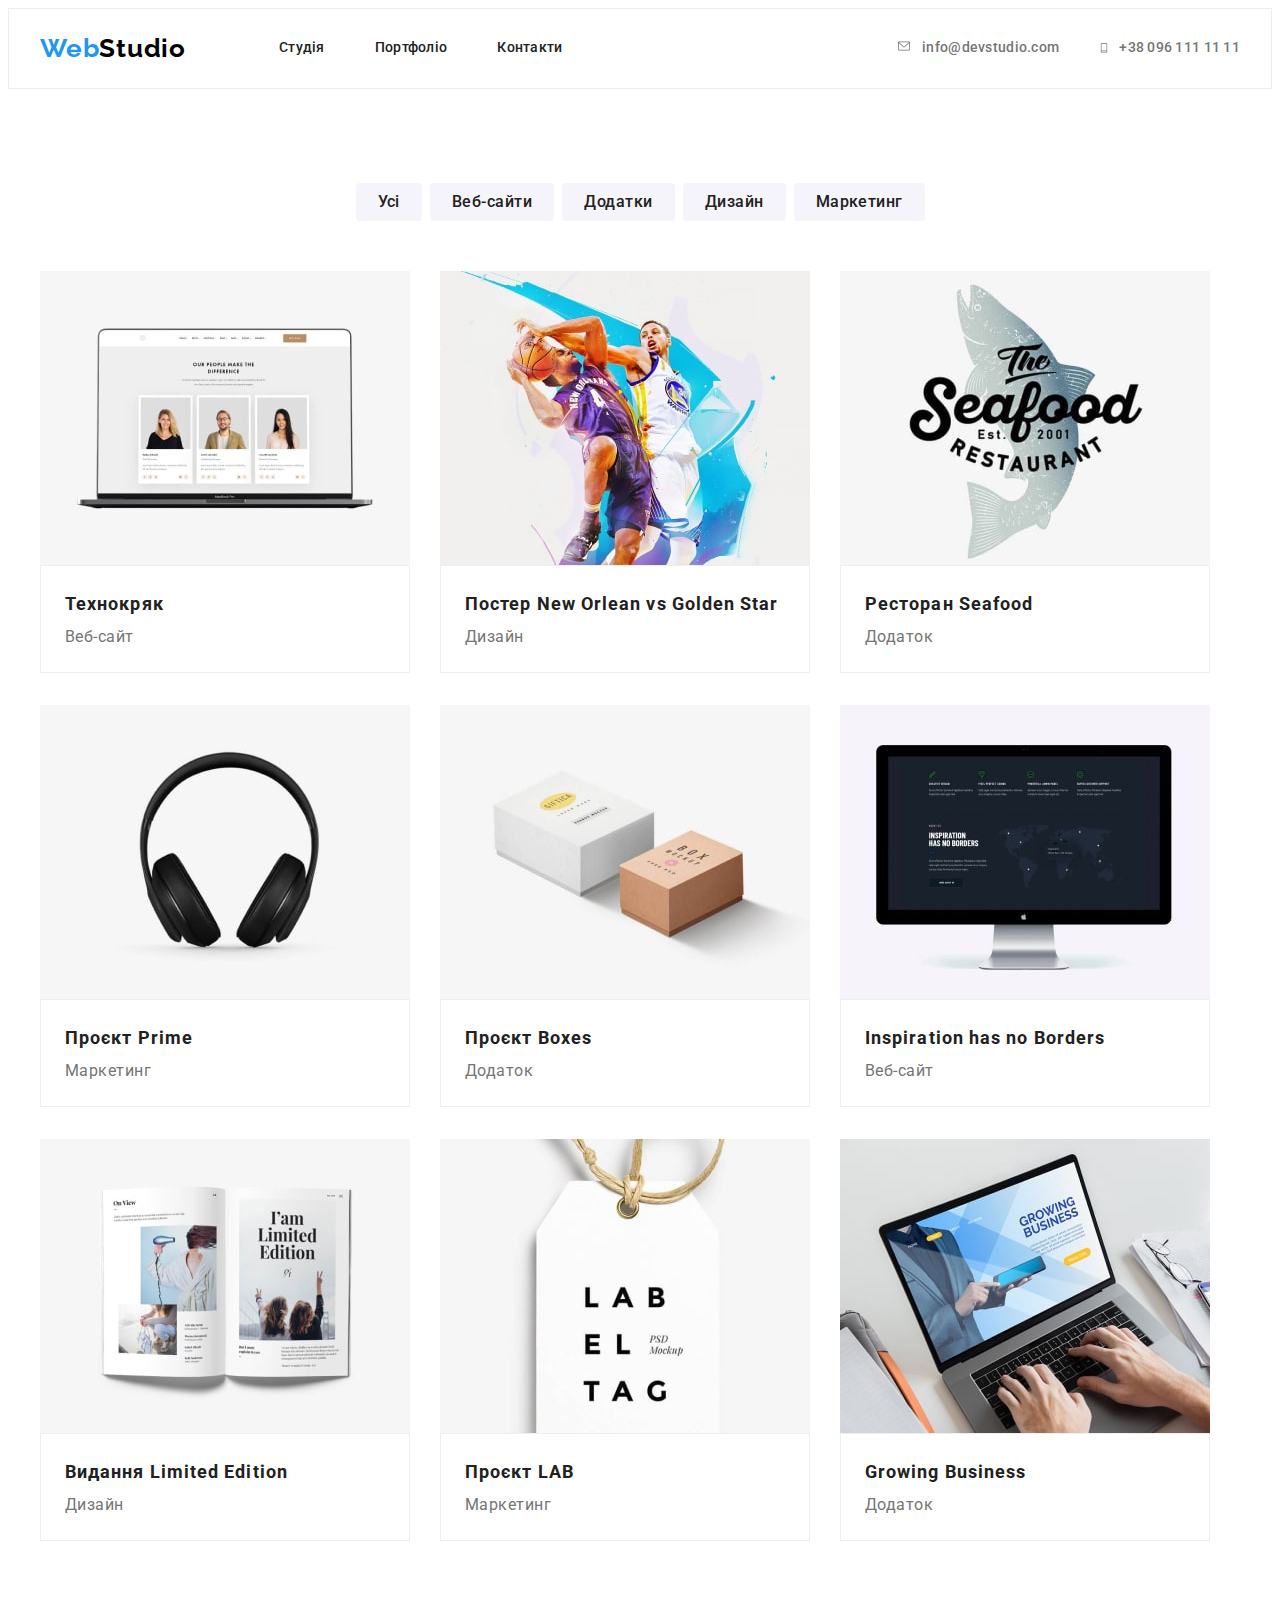
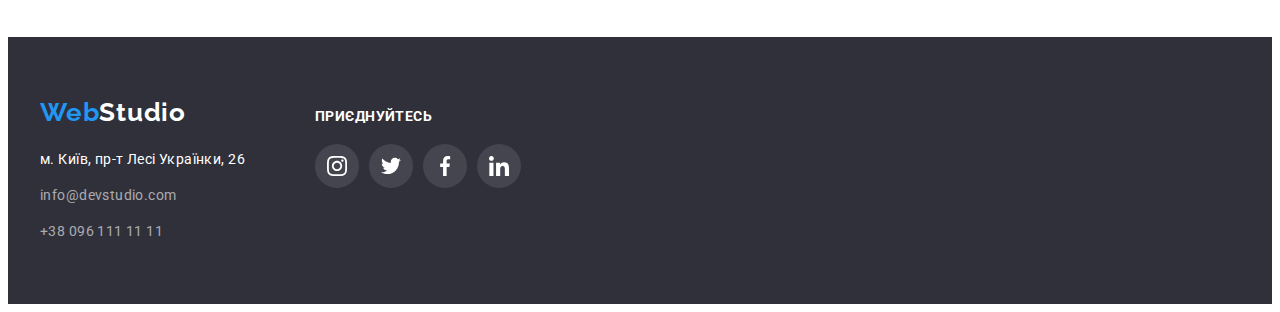
==== portfolio.html @ 3bf94ea3 "Add files via upload" ====
<!DOCTYPE html>
<html lang="en">

<head>
    <meta charset="UTF-8">
    <meta http-equiv="X-UA-Compatible" content="IE=edge">
    <meta name="viewport" content="width=device-width, initial-scale=1.0">
    <title>Portfolio</title>

    <link rel="preconnect" href="https://fonts.googleapis.com">
    <link rel="preconnect" href="https://fonts.gstatic.com" crossorigin>
    <link
        href="https://fonts.googleapis.com/css2?family=Raleway:wght@700&family=Roboto:wght@400;500;700;900&display=swap"
        rel="stylesheet">
    <link rel="stylesheet" href="https://cdnjs.cloudflare.com/ajax/libs/modern-normalize/1.1.0/modern-normalize.min.css"
        integrity="sha512-wpPYUAdjBVSE4KJnH1VR1HeZfpl1ub8YT/NKx4PuQ5NmX2tKuGu6U/JRp5y+Y8XG2tV+wKQpNHVUX03MfMFn9Q=="
        crossorigin="anonymous" referrerpolicy="no-referrer" />
    <link rel="stylesheet" href="./styles.css">
</head>

<body>
    <header>
        <div class="container">
            <a href="" class="logo">
                <span class="logo-span"> Web</span>Studio
            </a>
            <nav>
    
                <ul class="header-link list">
                    <li><a href="./index.html" class="header-link-list list  ">Студія</a></li>
                    <li><a href="./portfolio.html" class="header-link-list list">Портфоліо</a></li>
                    <li><a href="" class="header-link-list list ">Контакти</a></li>
                </ul>
    
            </nav>
            <div class="header-cont">
                <a href="mailto:info@devstudio.com" class="header-cont-soc-link-mail link">
                    <svg width="16" height="12" class="header-cont-soc-items">
                        <use href="./images/icons.svg.svg#icon-mail">
    
                        </use>
                    </svg>
                    info@devstudio.com
                </a>
    
                <a href="tel:+380961111111" class="header-cont-soc-link-tel link">
                    <svg width="10" height="16" class="header-cont-soc-items">
                        <use href="./images/icons.svg.svg#icon-tel">
    
                        </use>
    
                    </svg>
                    +38 096 111 11 11
                </a>
            </div>
    </header>
    <main class="about-portfolio">
        <section class="portfolio-hero">
            <div class="container">
            <ul class="list portfolio-list">
                <li><button type="button" class="portfolio-btn btn">Усі</button></li>
                <li><button type="button" class="portfolio-btn btn">Веб-сайти</button></li>
                <li><button type="button" class="portfolio-btn btn">Додатки</button></li>
                <li><button type="button" class="portfolio-btn btn">Дизайн</button></li>
                <li><button type="button" class="portfolio-btn btn">Маркетинг</button></li>
            </ul>
            </div>
            <div class="container">
            <ul class="list category-hero">
                <li class="category-list">
                    <img src="./images/portfolio_1-min.jpg" alt="Картинка сторінка з профілями" width="370">
                    <div class="category-list-hero">
                    <h3 class="category-name">Технокряк</h3>
                    <p class="category-work">Веб-сайт</p>
                    </div>
                </li>
                <li class="category-list">
                    <img src="./images/portfolio_2-min.jpg" alt="Картинка з постеру" width="370">
                    <div class="category-list-hero">
                    <h3 class="category-name">Постер New Orlean vs Golden Star</h3>
                    <p class="category-work">Дизайн</p>
                    </div>
                </li>
                <li class="category-list">
                    <img src="./images/portfolio_3-min.jpg" alt="Картинка логотипу ресторану " width="370">
                    <div class="category-list-hero">
                    <h3 class="category-name">Ресторан Seafood</h3>
                    <p class="category-work">Додаток</p>
                    </div>
                </li>
                <li class="category-list">
                    <img src="./images/portfolio_4-min.jpg" alt="Картинка з проєкту" width="370">
                    <div class="category-list-hero">
                    <h3 class="category-name">Проєкт Prime</h3>
                    <p class="category-work">Маркетинг</p>
                    </div>
                </li>
                <li class="category-list">
                    <img src="./images/portfolio_5-min.jpg" alt="Картинка показує дизайн" width="370">
                    <div class="category-list-hero">
                    <h3 class="category-name">Проєкт Boxes</h3>
                    <p class="category-work">Додаток</p>
                    </div>
                </li>
                <li class="category-list">
                    <img src="./images/portfolio_6-min.jpg" alt="Картинка показує веб-сайт" width="370">
                    <div class="category-list-hero">
                    <h3 class="category-name">Inspiration has no Borders</h3>
                    <p class="category-work">Веб-сайт</p>
                    </div>
                </li>
                <li class="category-list">
                    <img src="./images/portfolio_7-min.jpg" alt="Каринка з видання книги" width="370">
                    <div class="category-list-hero">
                    <h3 class="category-name">Видання Limited Edition</h3>
                    <p class="category-work">Дизайн</p>
                    </div>
                </li>
                <li class="category-list">
                    <img src="./images/portfolio_8-min.jpg" alt="Картинка з проєкту" width="370">
                    <div class="category-list-hero">
                    <h3 class="category-name">Проєкт LAB</h3>
                    <p class="category-work">Маркетинг</p>
                    </div>
                </li>
                <li class="category-list">
                    <img src="./images/portfolio_9-min.jpg" alt="Картинка ноутбуку" width="370">
                    <div class="category-list-hero">
                    <h3 class="category-name">Growing Business</h3>
                    <p class="category-work"> Додаток</p>
                    </div>
                </li>
            </ul>
            </div>
        </section>
    </main>
    <footer class="footer">
        <div class="container footer-dop">
            <div class="container-logo">
                <a class="logo-footer" href="">
                    <span class="logo-span">Web</span>Studio
                </a>
                <address class="address address-hero">
                    м. Київ, пр-т Лесі Українки, 26
                </address>
                <address>
                    <a href="mailto:info@devstudio.com" class="footer-contact address-hero">info@devstudio.com</a>
                    <a href="tel:+380961111111" class="footer-contact address-hero">+38 096 111 11 11</a>
                </address>
            </div>
            <div class="container-footer">
                <p class="footer-title">ПРИЄДНУЙТЕСЬ</p>
                <ul class="footer-soc list">
    
                    <li class="footer-soc-items">
                        <a href="#" class="footer-soc-link link">
                            <svg width="20" height="20" class="soc-items">
                                <use href="./images/icons.svg.svg#icon-instagram">
                                </use>
                            </svg>
                        </a>
                    </li>
                    <li class="footer-soc-items">
                        <a href="#" class="footer-soc-link link">
                            <svg width="20" height="20" class="soc-items">
                                <use href="./images/icons.svg.svg#icon-twitter">
    
                                </use>
                            </svg>
                        </a>
                    </li>
                    <li class="footer-soc-items">
                        <a href="#" class="footer-soc-link link">
                            <svg width="20" height="20" class="soc-items">
                                <use href="./images/icons.svg.svg#icon-facebook">
    
                                </use>
                            </svg>
                        </a>
                    </li>
                    <li class="footer-soc-items">
                        <a href="#" class="footer-soc-link link">
                            <svg width="20" height="20" class="soc-items">
                                <use href="./images/icons.svg.svg#icon-linkedin">
    
                                </use>
                            </svg>
                        </a>
                    </li>
                </ul>
    
            </div>
    </footer>

</body>

</html>
---- styles.css ----
p, 
h1, 
h2,
h3, 
h4, 
h5, 
h6 {
    margin: 0px;
}

ul, 
ol{
    margin: 0px;
    padding-left: 0px;
}

img{
    display: block;
}

body {
    font-family: "Roboto", sans-serif;
    color: #212121;
}

.container {
    width: 1200px;
    padding: 0px 15px;
    margin: 0 auto;
}

:root{
    --link-color: #2196F3; 
    --primery-color: #FFFFFF;
    --second-color: 
   
}
a{
    text-decoration: none;
    display: block;
 
}
.list{
    list-style: none;
}

button {
    cursor: pointer;
}
/* -----------HEADER----------- */

header{
    padding: 24px 0px;
    
    border: 1px solid #ECECEC;
}

header .container{
    display: flex;
    align-items: center;
}

.logo{
    font-family: 'Raleway';
    font-weight: 700;
    font-size: 26px;
    line-height: 1.19;
    letter-spacing: 0.03em;
    color: #000000;
    margin-right: 93px;
}
.logo-span{
    color:var(--link-color);
}

.header-link-list {
        font-family: 'Roboto';
        font-weight: 500;
        font-size: 14px;
        line-height: 1.14;
        letter-spacing: 0.02em;
        color: #212121;
        
}
.header-cont-soc-items:hover,
.header-cont-soc-items:focus{
    color:var(--link-color);
}

.header-link{
        font-family: 'Roboto';
        font-weight: 500;
        font-size: 14px;
        line-height: 1.14;
        letter-spacing: 0.02em;
        color: #757575;
        display: flex;
        
        
        
}

.header-link >li:not(:last-child) {
    margin-right: 50px;
}


.header-link-list:focus,
.header-link-list:hover{
    color: var(--link-color);
}

.header-cont{
    margin-left: auto;
    display: flex;
}

.header-cont-soc-link-tel{
    display: flex;
    color: #757575;
    font-family: 'Roboto';
    font-weight: 500;
    font-size: 14px;
    line-height: 1.14;
    letter-spacing: 0.02em;
        
}

.header-cont-soc-link-mail {
    display: flex;
    color: #757575;
    font-family: 'Roboto';
    font-weight: 500;
    font-size: 14px;
    line-height: 1.14;
    letter-spacing: 0.02em;
    margin-right: 40px;
   
     
}

.header-cont-soc-link-mail:hover,
.header-cont-soc-link-mail:focus{
    color: var(--link-color);
}

.header-cont-soc-link-tel:hover,
.header-cont-soc-link-tel:focus{
    color: var(--link-color);
}

.header-cont-soc-items{
    fill: currentColor;
    margin-right: 10px;
}


/* ----------MAIN---------- */

.hero{
    background: #2F303A;
    padding-top: 200px;
    padding-bottom: 200px;
    background-image: linear-gradient(rgba(47, 48, 58, 0.4), rgba(47, 48, 58, 0.4)),
     url("./images/background-img-hero.jpg");
    background-repeat: no-repeat;
    background-size: cover;
    background-position: center;
    background-color: #C4C4C4;;
    
    
}
.title{
        font-weight: 900;
        font-size: 44px;
        line-height: 1.36;
        text-align: center;
        letter-spacing: 0.06em;
        text-transform: uppercase;
        color: var(--primery-color);
        max-width: 696px;
        margin: 0 auto;
        margin-bottom: 30px;

        
}

.hero-btn{
        font-family: 'Roboto';
        font-style: normal;
        font-weight: 700;
        font-size: 16px;
        line-height: 1.88;
        align-items: center;
        text-align: center;
        letter-spacing: 0.06em;
        color: var(--primery-color);
        min-width: 200px;
        margin: 0 auto;
        box-shadow: 0px 4px 4px rgba(0, 0, 0, 0.15);
        height: 50px;
        background-color: #2196F3;
       
}

button{
    border-radius: 4px;
    display: block;
    
    
    
}

.hero-btn:hover,
.hero-btn:focus{
    background: #188CE8;
    box-shadow: 0px 4px 4px rgba(0, 0, 0, 0.15);
    border-radius: 4px;
}

/* -----------ABOUT----------- */

.about{
    padding-top: 94px;
    padding-bottom: 94px;
    
    
    
}

.about-list{
    display: flex;
}

.about-list>.list:not(:last-child){
    margin-right: 30px;
}
.about-title{
        font-size: 14px;
        line-height: 1.14;
        letter-spacing: 0.03em;
        text-transform: uppercase;
        margin-bottom: 10px;
}
.about-sub-title{
        font-size: 14px;
        line-height: 1.71;
        letter-spacing: 0.03em;
        color: #757575;
        
}

.about-list-hero{
    width: 270px;
}

.about-soc-link{
    display: flex;
    justify-content: center;
    align-items: center;
    width: 270px;
    height: 120px;
    left: 815px;
    top: 774px;
    background: #F5F4FA;
    border-radius: 4px;  
    margin-bottom: 30px;
}



/* -----------ABOUT-US----------- */

.about-us{
    padding-bottom: 94px;
  
}

.about-us-title{
        font-size: 36px;
        line-height: 1.16;
        text-align: center;
        letter-spacing: 0.03em;
        margin-bottom: 50px;
}

.img-list{
    display: flex;
}

.img-list>li:not(:last-child){
    margin-right: 30px;
}

/* -----------TEAM----------- */

.team {
    padding-top: 94px;
    padding-bottom: 94px;
    background-color: #F5F4FA;
    
}

.team-about{
    display: flex;
}

.list>.team-list:not(:last-child){
margin-right: 30px;
}

.team-soc-list{
    display: flex;
    justify-content: center;
    align-items: center;
}

.team-soc-items{
    width: 44px;
    height: 44px;
}

.team-soc-items:not(:last-child) {
    margin-right: 10px;
}

.team-soc-link{
    width: 100%;
    height: 100%;
    display: flex;
    border-radius: 50%;
    justify-content: center;
    align-items: center;
    color: #AFB1B8;
    
}

.team-soc-link:hover{
    background-color: #2196F3;
    color: #FFFFFF;
}

.team-soc-link:focus {
    background-color: #2196F3;
    color: #FFFFFF;
}

.soc-items{
    fill:currentColor;
}



.team-title {
        font-size: 36px;
        line-height: 1.16;
        text-align: center;
        letter-spacing: 0.03em;
        margin-bottom: 50px;
}

.team-list{
    background-color: #FFFFFF;
    box-shadow: 0px 1px 3px rgba(0, 0, 0, 0.12), 0px 1px 1px rgba(0, 0, 0, 0.14), 0px 2px 1px rgba(0, 0, 0, 0.2);
    border-radius: 0px 0px 4px 4px;
}

.team-name{
        font-weight: 500;
        font-size: 16px;
        line-height: 1.18;
        text-align: center;
        letter-spacing: 0.03em;
        margin-bottom: 10px;

}

.team-work{
        font-size: 16px;
        line-height: 1.18;
        text-align: center;
        letter-spacing: 0.03em;
        color: #757575;
        margin-bottom: 16px;
        
}

.team-hero{
    padding: 30px 0;
}


/* -----------PARTNERS----------- */


.partners {
    padding-top: 94px;
    padding-bottom: 94px;
    
}

.partners-list{
    display: flex;

}

.partners-title{
    font-size: 36px;
    line-height: 42px;
    text-align: center;
    letter-spacing: 0.03em;
    color: #212121;
    margin-bottom: 50px;
}
.partners-items:not(:last-child){
    margin-right: 30px;
}

.partners-items{
   
}

.partners-logo-link{
    color: #AFB1B8;
    width: 170px;
    height: 92px;
    display: flex;
    align-items: center;
    justify-content: center;
    box-sizing: border-box;
    border: 1px solid #AFB1B8;
    border-radius: 4px
}

.partners-logo-link:hover,
.partners-logo-link:focus {
    color: #2196F3;
    border-color: #2196F3;
}

.logo-items{
    fill: currentColor;
}

/* -----------FOOTER----------- */

.footer{
        font-family: 'Raleway';
        font-weight: 700;
        font-size: 26px;
        line-height: 1.19;
        letter-spacing: 0.03em;
        background-color: #2F303A;
        padding: 60px 0;
}

.address{
        font-family: 'Roboto';
        font-style: normal;
        font-weight: 400;
        font-size: 14px;
        line-height: 1.71;
        letter-spacing: 0.03em;
        color: var(--primery-color);
        
}


.footer-contact{
        font-family: 'Roboto';
        font-style: normal;
        font-weight: 400;
        font-size: 14px;
        line-height: 1.71;
        letter-spacing: 0.03em;
        color: rgba(255, 255, 255, 0.6);
}

.footer-contact:hover,
.footer-contact:focus{
    color: var(--link-color);
}

.logo-footer {
    color: #FFFFFF;
    margin-bottom: 20px;
}

.address-hero:not(:last-child) {
    margin-bottom: 12px;
}

.footer-soc{
    display: flex;
    
}

.container-footer{
    display: inline-block;
}

.container-logo{
    display: inline-block;
    margin-right: 70px;
}

.footer-dop{
    display: flex;
    align-items: baseline;
}

.footer-soc-items:not(:last-child){
    margin-right: 10px;
}

.footer-soc-link{
    color: #FFFFFF;
    background: rgba(255, 255, 255, 0.1);
    width: 44px;
    height: 44px;
    display: flex;
    align-items: center;
    justify-content: center;
    box-sizing: border-box;
    border-radius: 50px;
}

 .footer-soc-items{
    margin-top: 20px;
 }


 .footer-soc-link:hover,
 .footer-soc-link:focus {
    background: #2196F3;
 }

 .footer-title{
    font-family: 'Roboto';
        font-style: normal;
        font-weight: 700;
        font-size: 14px;
        line-height: 16px;
        letter-spacing: 0.03em;
        text-transform: uppercase;
        color: #FFFFFF;
 }

/* ----------PORTFOLIO-hero---------- */


.portfolio-hero{
    padding-top: 94px;
    margin-bottom: 94px;
}


.portfolio-list{
    display: flex;
    width: 569px;
    margin: 0px auto 50px;
    
}

.portfolio-btn {
        font-family: 'Roboto';
        font-style: normal;
        font-weight: 500;
        font-size: 16px;
        text-align: center;
        letter-spacing: 0.03em;
        color: #212121;
        background-color: #F5F4FA;
        padding: 6px 22px;
        height: 38px;
        white-space: nowrap;
        border: none;
        
}

.portfolio-btn:hover,
.portfolio-btn:focus {
    color: #FFFFFF;;
    background-color: #2196F3;
    box-shadow: 0px 3px 1px rgba(0, 0, 0, 0.1), 0px 1px 2px rgba(0, 0, 0, 0.08), 0px 2px 2px rgba(0, 0, 0, 0.12);
    border-radius: 4px;
}
.portfolio-list >li:not(:last-child){
    margin-right: 8px;
}


/* -----------PORTFOLIO-CATEGORY----------- */


.category-list{
    width: 370px;
    height: 404px;
    margin-left: 30px;
    margin-bottom: 30px;
}

.category-list:hover,
.category-list:focus{
    box-shadow: 0px 1px 1px rgba(0, 0, 0, 0.12), 0px 4px 4px rgba(0, 0, 0, 0.06), 1px 4px 6px rgba(0, 0, 0, 0.16);
}

.category-name{
        font-weight: 700;
        font-size: 18px;
        line-height: 2;
        letter-spacing: 0.06em;

}

.category-work{
        font-size: 16px;
        line-height: 1.88;
        letter-spacing: 0.03em;
        color: #757575;
}

.category-hero{

    display: flex;
    flex-wrap: wrap;
    margin-left: -30px;
    margin-bottom: -30px;
}

.category-list-hero{
    padding: 20px 24px;
    background: #FFFFFF;
    border: 1px solid #EEEEEE;
}
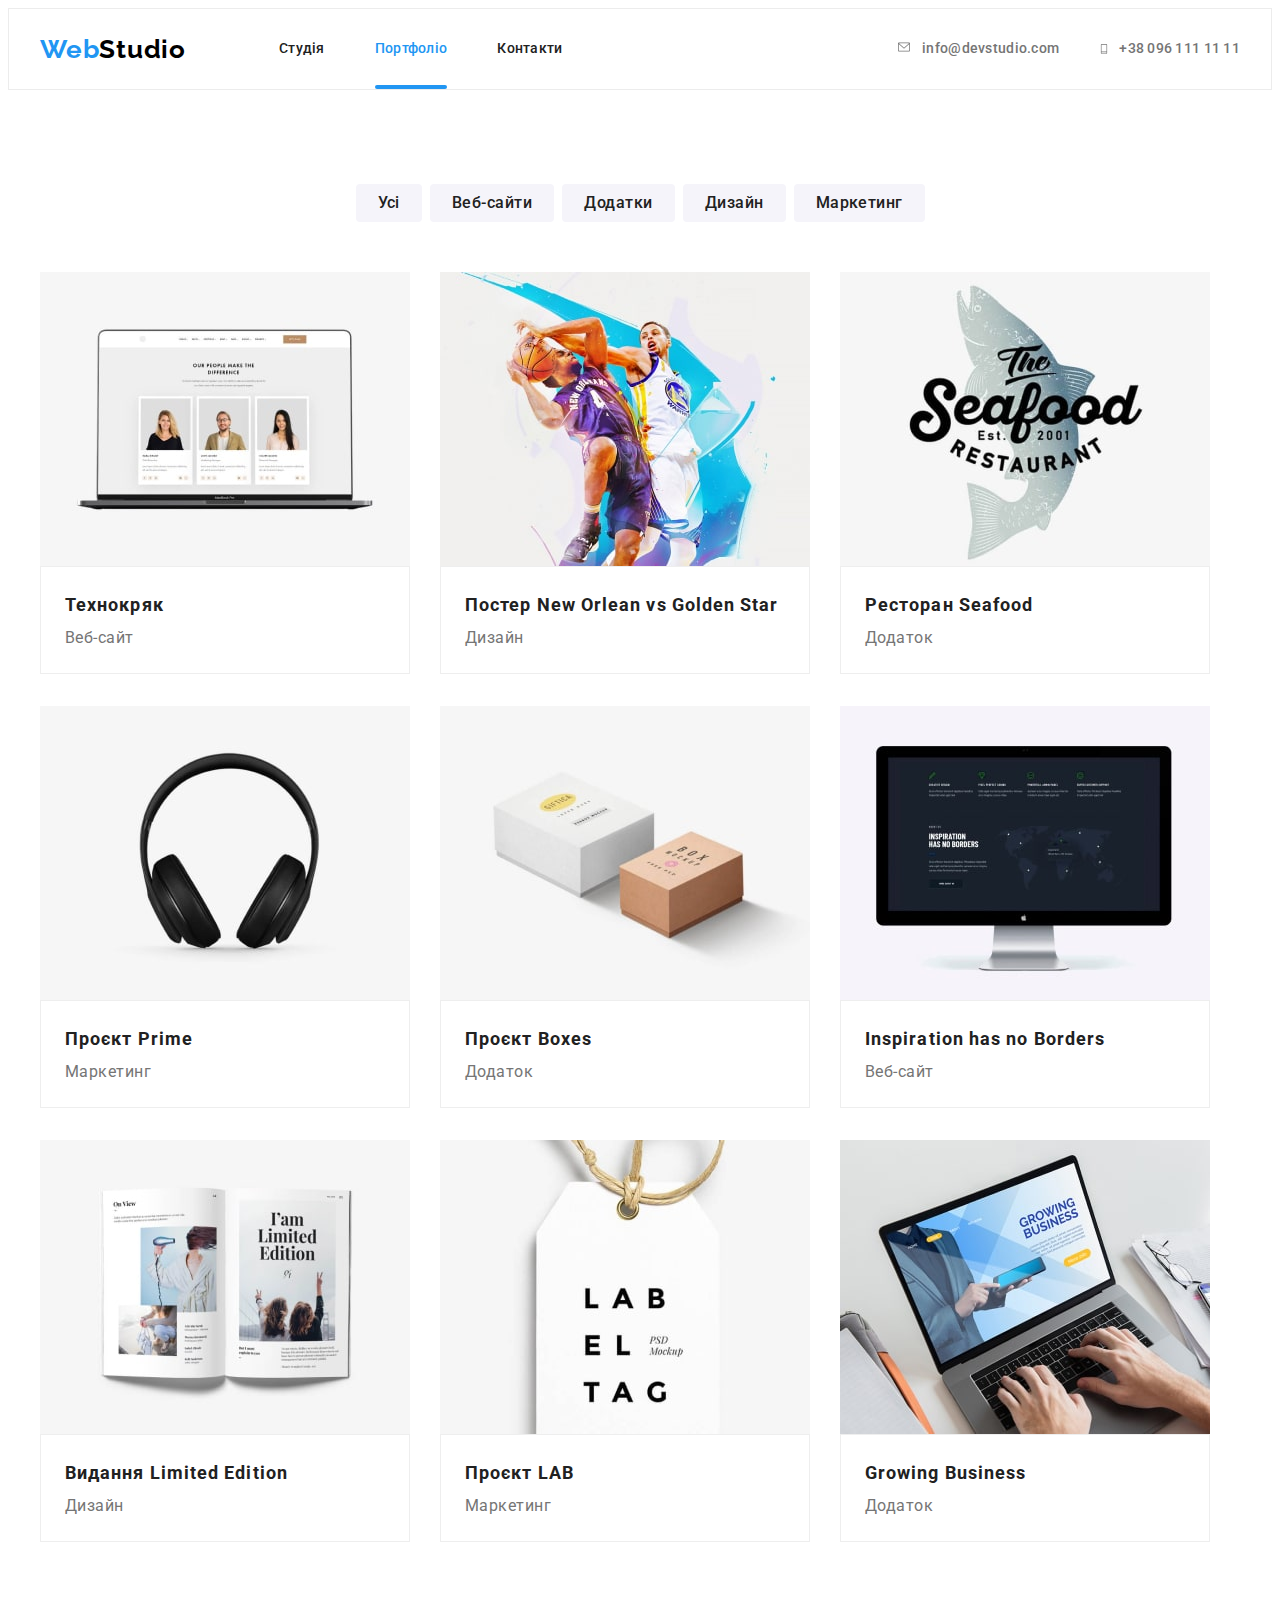
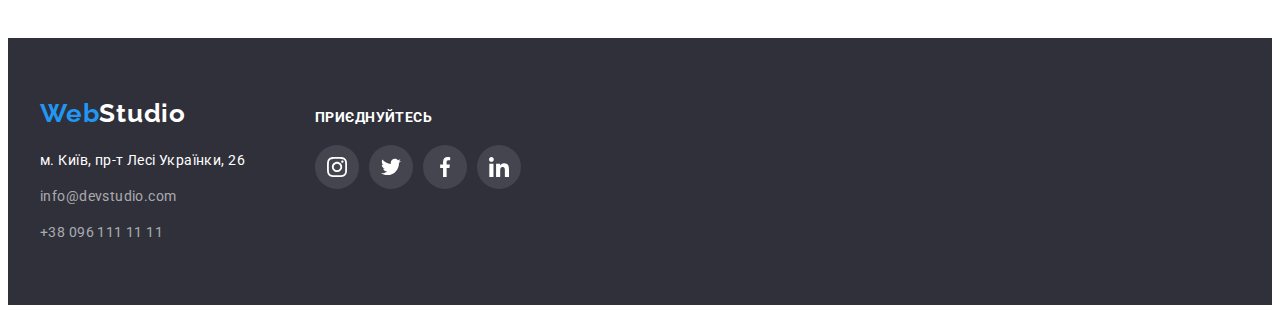
==== commit 6ef6cacd: "add" ====
--- a/portfolio.html
+++ b/portfolio.html
@@ -27,8 +27,8 @@
             <nav>
     
                 <ul class="header-link list">
-                    <li><a href="./index.html" class="header-link-list list  ">Студія</a></li>
-                    <li><a href="./portfolio.html" class="header-link-list list">Портфоліо</a></li>
+                    <li><a href="./index.html" class="header-link-list  list  ">Студія</a></li>
+                    <li><a href="./portfolio.html" class="header-link-list current list">Портфоліо</a></li>
                     <li><a href="" class="header-link-list list ">Контакти</a></li>
                 </ul>
     
@@ -68,7 +68,11 @@
             <div class="container">
             <ul class="list category-hero">
                 <li class="category-list">
-                    <img src="./images/portfolio_1-min.jpg" alt="Картинка сторінка з профілями" width="370">
+                    <div class="about-category-hero">
+                        <img src="./images/portfolio_1-min.jpg" alt="Картинка сторінка з профілями" width="370">
+                        <p class="text-about-category-hero">Ресурс пропонує комплексні пропозиції з різним рівнем функціоналу та сервісів. Все це дозволить відвідувачу отримати
+                        вичерпні відомості про компанію чи приватну особу.</p>
+                    </div>
                     <div class="category-list-hero">
                     <h3 class="category-name">Технокряк</h3>
                     <p class="category-work">Веб-сайт</p>
--- a/styles.css
+++ b/styles.css
@@ -32,8 +32,8 @@
 :root{
     --link-color: #2196F3; 
     --primery-color: #FFFFFF;
-    --second-color: 
-   
+    --time-function: cubic-bezier(0.4, 0, 0.2, 1);
+    
 }
 a{
     text-decoration: none;
@@ -42,15 +42,17 @@
 }
 .list{
     list-style: none;
+   
 }
 
 button {
     cursor: pointer;
+    
 }
 /* -----------HEADER----------- */
 
 header{
-    padding: 24px 0px;
+    
     
     border: 1px solid #ECECEC;
 }
@@ -80,8 +82,18 @@
         line-height: 1.14;
         letter-spacing: 0.02em;
         color: #212121;
-        
-}
+        padding: 32px 0;
+        display: block;
+        position: relative;
+}
+
+
+
+
+.link-line-header{
+    position: relative;
+}
+
 .header-cont-soc-items:hover,
 .header-cont-soc-items:focus{
     color:var(--link-color);
@@ -95,8 +107,8 @@
         letter-spacing: 0.02em;
         color: #757575;
         display: flex;
-        
-        
+       
+       
         
 }
 
@@ -109,6 +121,28 @@
 .header-link-list:hover{
     color: var(--link-color);
 }
+
+.current{
+    content: '';
+    color: #2196F3;
+       
+
+}
+
+
+.header-link-list.current::after{
+     content: '';
+        position: absolute;
+        width: 100%;
+        height: 4px;
+        color: #2196F3;
+        background-color: #2196F3;
+        border-radius: 2px;
+        bottom: 0;
+        left: 0;
+      opacity: 1;
+}
+
 
 .header-cont{
     margin-left: auto;
@@ -123,6 +157,8 @@
     font-size: 14px;
     line-height: 1.14;
     letter-spacing: 0.02em;
+    transition: color 250ms var(--time-function), background-color 250ms var(--time-function), box-shadow 250ms var(--time-function);
+    
         
 }
 
@@ -135,6 +171,7 @@
     line-height: 1.14;
     letter-spacing: 0.02em;
     margin-right: 40px;
+    transition: color 250ms var(--time-function), background-color 250ms var(--time-function), box-shadow 250ms var(--time-function);
    
      
 }
@@ -152,7 +189,7 @@
 .header-cont-soc-items{
     fill: currentColor;
     margin-right: 10px;
-}
+    transition: color 250ms var(--time-function), background-color 250ms var(--time-function), box-shadow 250ms var(--time-function);}
 
 
 /* ----------MAIN---------- */
@@ -200,7 +237,7 @@
         box-shadow: 0px 4px 4px rgba(0, 0, 0, 0.15);
         height: 50px;
         background-color: #2196F3;
-       
+    transition: color 250ms var(--time-function), background-color 250ms var(--time-function), box-shadow 250ms var(--time-function);
 }
 
 button{
@@ -292,6 +329,28 @@
     margin-right: 30px;
 }
 
+.img-about{
+    position: relative;
+}
+
+.text-img-about{
+    position: absolute;
+    display: flex;
+    left: 0;
+    bottom: 0;
+    width: 370px;
+    height: 70px;
+    background: rgba(47, 48, 58, 0.8);
+    font-weight: 700;
+    font-size: 14px;
+    line-height: 16px;
+    text-align: center;
+    letter-spacing: 0.03em;
+    text-transform: uppercase;
+    color: #FFFFFF;
+    align-items: center;
+    justify-content: center;
+}
 /* -----------TEAM----------- */
 
 .team {
@@ -332,6 +391,7 @@
     justify-content: center;
     align-items: center;
     color: #AFB1B8;
+    transition: color 250ms var(--time-function), background-color 250ms var(--time-function), box-shadow 250ms var(--time-function);
     
 }
 
@@ -347,6 +407,7 @@
 
 .soc-items{
     fill:currentColor;
+    transition: color 250ms var(--time-function), background-color 250ms var(--time-function), box-shadow 250ms var(--time-function);
 }
 
 
@@ -429,7 +490,8 @@
     justify-content: center;
     box-sizing: border-box;
     border: 1px solid #AFB1B8;
-    border-radius: 4px
+    border-radius: 4px;
+    transition: color 250ms var(--time-function), background-color 250ms var(--time-function), box-shadow 250ms var(--time-function), border-color 250ms var(--time-function);
 }
 
 .partners-logo-link:hover,
@@ -440,6 +502,7 @@
 
 .logo-items{
     fill: currentColor;
+    transition: color 250ms var(--time-function), background-color 250ms var(--time-function), box-shadow 250ms var(--time-function);
 }
 
 /* -----------FOOTER----------- */
@@ -474,6 +537,7 @@
         line-height: 1.71;
         letter-spacing: 0.03em;
         color: rgba(255, 255, 255, 0.6);
+        transition: color 250ms var(--time-function), background-color 250ms var(--time-function), box-shadow 250ms var(--time-function);
 }
 
 .footer-contact:hover,
@@ -523,6 +587,7 @@
     justify-content: center;
     box-sizing: border-box;
     border-radius: 50px;
+    transition: color 250ms var(--time-function), background-color 250ms var(--time-function), box-shadow 250ms var(--time-function);
 }
 
  .footer-soc-items{
@@ -575,6 +640,7 @@
         height: 38px;
         white-space: nowrap;
         border: none;
+        transition: color 250ms var(--time-function), background-color 250ms var(--time-function), box-shadow 250ms var(--time-function);
         
 }
 
@@ -598,11 +664,42 @@
     height: 404px;
     margin-left: 30px;
     margin-bottom: 30px;
+    transition: color 250ms var(--time-function), background-color 250ms var(--time-function), box-shadow 250ms var(--time-function);
 }
 
 .category-list:hover,
 .category-list:focus{
     box-shadow: 0px 1px 1px rgba(0, 0, 0, 0.12), 0px 4px 4px rgba(0, 0, 0, 0.06), 1px 4px 6px rgba(0, 0, 0, 0.16);
+}
+
+.about-category-hero{
+    position: relative;
+    width: 100%;
+    overflow: hidden;
+    
+}
+.text-about-category-hero{
+    position: absolute;
+    background: rgba(33, 150, 243, 0.9);
+    font-weight: 400;
+    font-size: 18px;
+    line-height: 28px;
+    letter-spacing: 0.03em;
+    color: #FFFFFF;
+    width: 100%;
+    height: 100%;
+    top: 0;
+    left: 0;
+    padding: 63px 24px;
+    transform: translateY(100%);
+    transition: transform 250ms var(--time-function) ;
+    
+}
+.about-category-hero:hover .text-about-category-hero,
+.about-category-hero:focus .text-about-category-hero{
+    
+    transform: translateY(0);
+    
 }
 
 .category-name{
@@ -632,4 +729,54 @@
     padding: 20px 24px;
     background: #FFFFFF;
     border: 1px solid #EEEEEE;
+}
+
+
+/* -----------BACKDROP----------- */
+
+.backdrop{
+    position: fixed;
+    width: 100%;
+    height: 100%;
+    top: 0;
+    left: 0;
+    background-color: rgba(0, 0, 0, 0.2);;
+    transition: opacity 250ms var(--time-function);
+
+}
+
+.backdrop.is-hidden{
+    opacity: 0;
+    pointer-events: none;
+
+}
+
+.modal{
+    position: absolute;
+    min-width: 528px;
+    min-height: 581px;
+    top: 50%;
+    left: 50%;
+    transform: translate(-50%, -50%);
+    background: #FFFFFF;
+    box-shadow: 0px 1px 3px rgba(0, 0, 0, 0.12), 0px 1px 1px rgba(0, 0, 0, 0.14), 0px 2px 1px rgba(0, 0, 0, 0.2);
+    border-radius: 4px;
+}
+
+.modal-close{
+    width: 30px;
+    height: 30px;
+    position: absolute;
+    box-sizing: border-box;
+    top: 8px;
+    right: 8px;
+    background: #FFFFFF;
+    border: 1px solid rgba(0, 0, 0, 0.1);
+    border-radius: 50%;
+}
+
+.modal-svg-close{
+    display: flex;
+    align-items: center;
+    justify-content: center;
 }